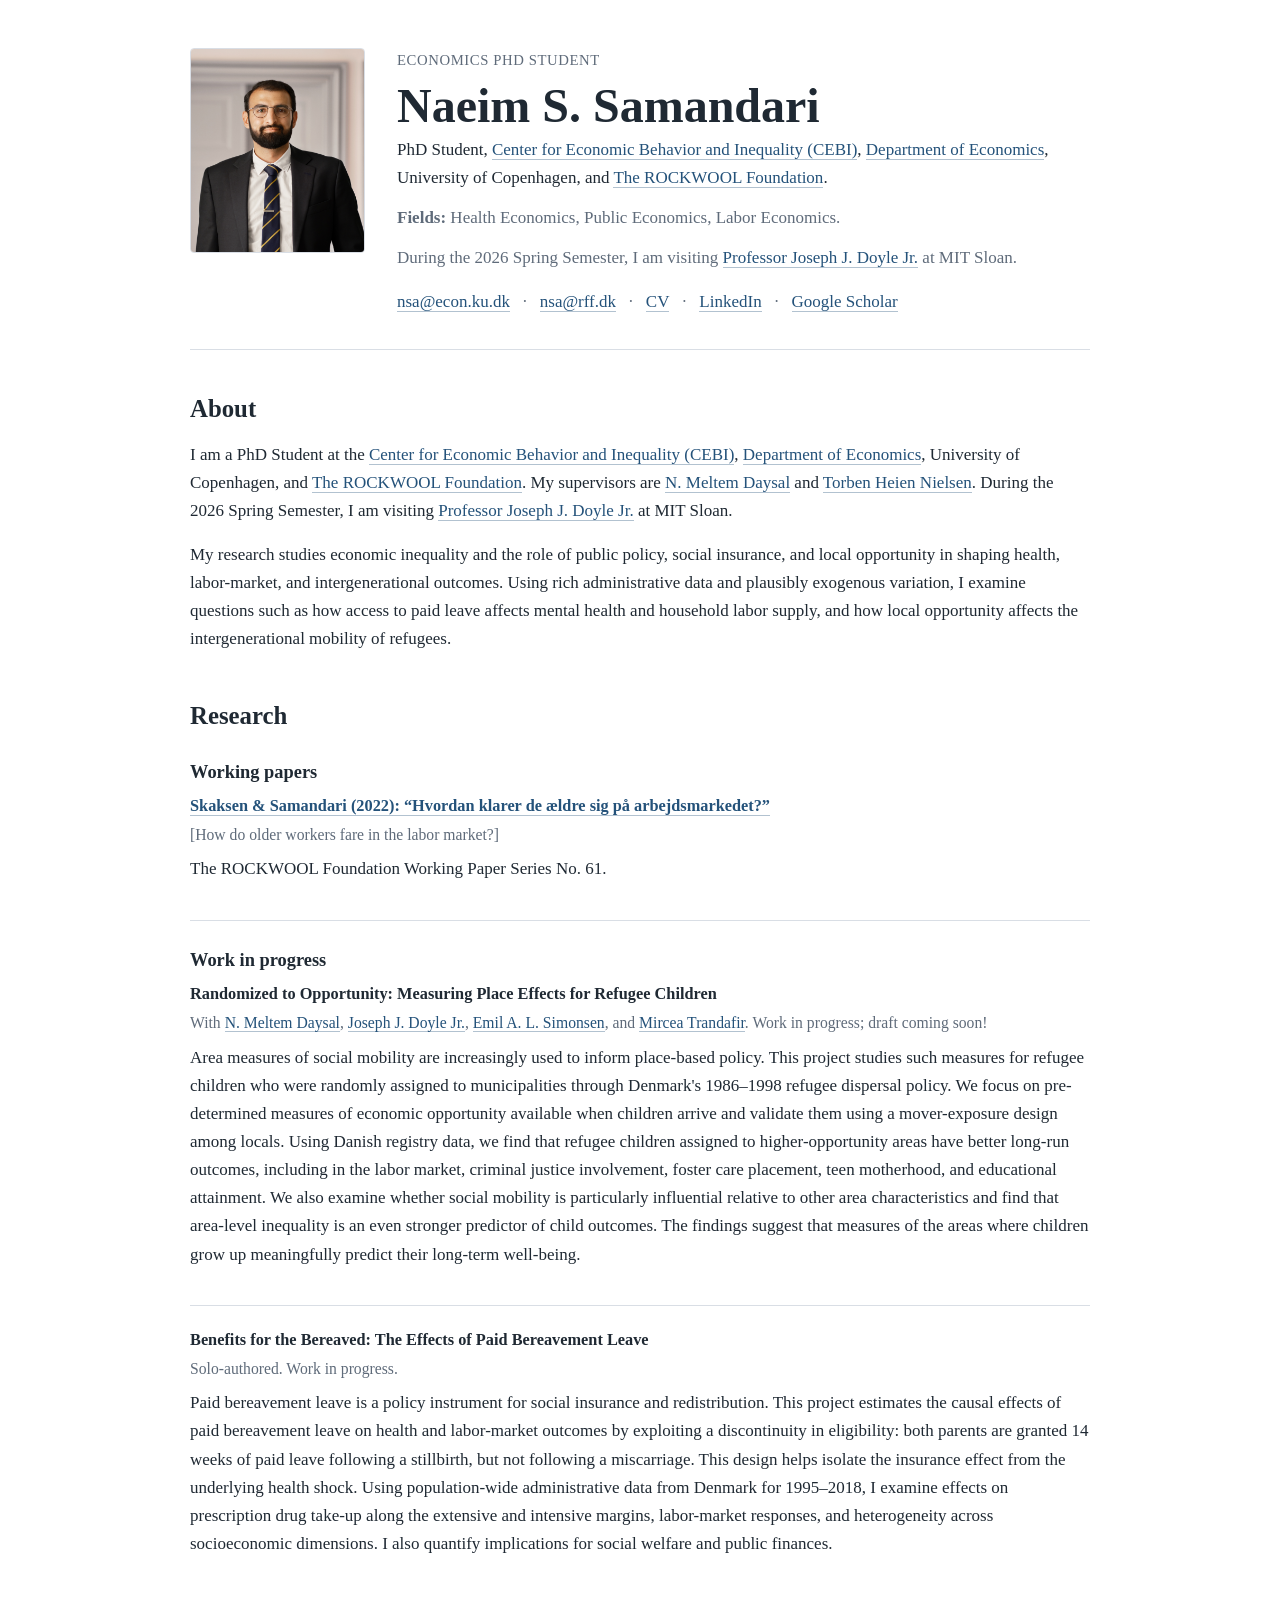
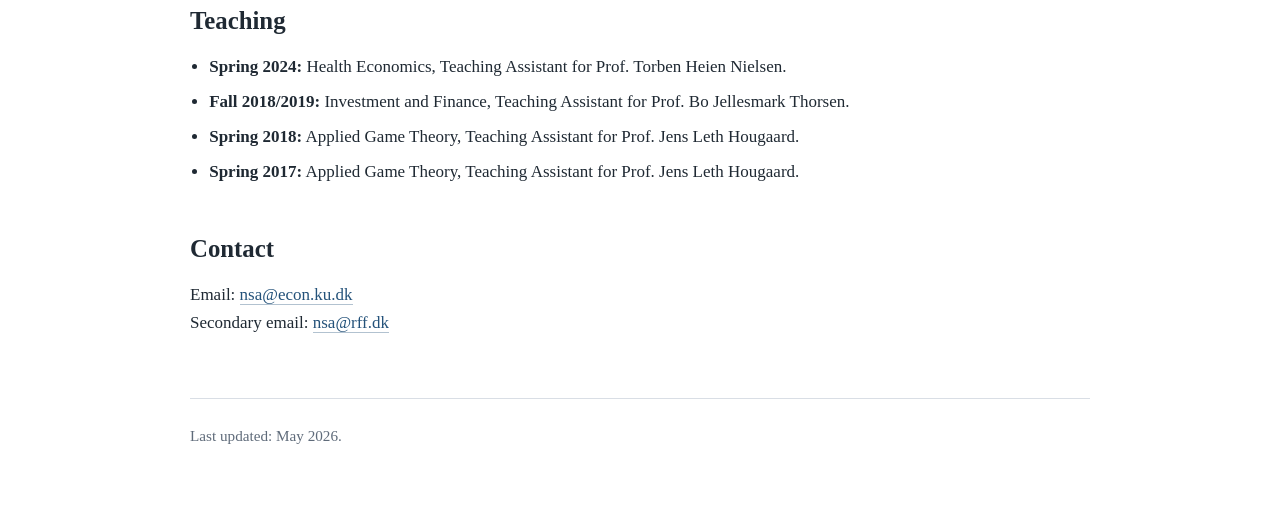
==== index.html @ af0911d5 "Update index.html WIP updated" ====
<!DOCTYPE html>
<html lang="en">
<head>
  <meta charset="utf-8">
  <meta name="viewport" content="width=device-width, initial-scale=1">
  <title>Naeim S. Samandari | Economics PhD Student</title>
  
  <meta name="description" content="Naeim S. Samandari is a PhD Student in Economics at the University of Copenhagen, CEBI, and The ROCKWOOL Foundation. His research is in health economics, public economics, labor economics, and applied microeconomics.">
  
  <meta name="author" content="Naeim S. Samandari">
  
  <link rel="canonical" href="https://naeimsamandari.github.io/">
  
  <meta property="og:title" content="Naeim S. Samandari | Economics PhD Student">
  <meta property="og:description" content="Academic website of Naeim S. Samandari, PhD Student in Economics at the University of Copenhagen, CEBI, and The ROCKWOOL Foundation.">
  <meta property="og:type" content="website">
  <meta property="og:url" content="https://naeimsamandari.github.io/">
  <meta property="og:image" content="https://naeimsamandari.github.io/profile.jpg">
  
  <meta name="twitter:card" content="summary">
  <meta name="twitter:title" content="Naeim S. Samandari | Economics PhD Student">
  <meta name="twitter:description" content="Academic website of Naeim S. Samandari, PhD Student in Economics at the University of Copenhagen, CEBI, and The ROCKWOOL Foundation.">
  <meta name="twitter:image" content="https://naeimsamandari.github.io/profile.jpg">
    <script type="application/ld+json">
    {
      "@context": "https://schema.org",
      "@type": "Person",
      "name": "Naeim S. Samandari",
      "url": "https://naeimsamandari.github.io/",
      "image": "https://naeimsamandari.github.io/profile.jpg",
      "jobTitle": "PhD Student",
      "affiliation": [
        {
          "@type": "Organization",
          "name": "Center for Economic Behavior and Inequality",
          "url": "https://www.econ.ku.dk/cebi/"
        },
        {
          "@type": "Organization",
          "name": "Department of Economics, University of Copenhagen",
          "url": "https://www.economics.ku.dk/"
        },
        {
          "@type": "Organization",
          "name": "The ROCKWOOL Foundation",
          "url": "https://en.rockwoolfonden.dk/employees/naeim-samandari/"
        }
      ],
      "alumniOf": {
        "@type": "CollegeOrUniversity",
        "name": "University of Copenhagen",
        "url": "https://www.ku.dk/"
      },
      "sameAs": [
        "https://www.linkedin.com/in/naeim-samandari",
        "https://scholar.google.com/citations?hl=da&user=SzlNi3gAAAAJ",
        "https://en.rockwoolfonden.dk/employees/naeim-samandari/"
      ],
      "knowsAbout": [
        "Health Economics",
        "Public Economics",
        "Labor Economics",
        "Applied Microeconomics"
      ]
    }
    </script>
  <link rel="stylesheet" href="styles.css">
</head>
<body>
  <a class="skip-link" href="#main">Skip to main content</a>

  <header class="site-header">
    <div class="header-content">
      <div class="profile-photo-wrapper">
        <img src="profile.jpg" alt="Portrait of Naeim S. Samandari" class="profile-photo">
      </div>

      <div class="header-text">
        <p class="eyebrow">Economics PhD Student</p>
        <h1>Naeim S. Samandari</h1>

      <p class="role">
        PhD Student,
        <a href="https://www.econ.ku.dk/cebi/">Center for Economic Behavior and Inequality (CEBI)</a>,
        <a href="https://www.economics.ku.dk/">Department of Economics</a>,
        University of Copenhagen, and
        <a href="https://en.rockwoolfonden.dk/employees/naeim-samandari/">The ROCKWOOL Foundation</a>.
      </p>

        <p class="fields">
          <strong>Fields:</strong> Health Economics, Public Economics, Labor Economics.
        </p>

        <p class="visit">
          During the 2026 Spring Semester, I am visiting
          <a href="https://mitsloan.mit.edu/faculty/directory/joseph-doyle">Professor Joseph J. Doyle Jr.</a>
          at MIT Sloan.
        </p>

        <ul class="link-list" aria-label="Contact and profile links">
          <li><a href="mailto:nsa@econ.ku.dk">nsa@econ.ku.dk</a></li>
          <li><a href="mailto:nsa@rff.dk">nsa@rff.dk</a></li>
          <li><a href="cv.pdf">CV</a></li>
          <li><a href="https://www.linkedin.com/in/naeim-samandari">LinkedIn</a></li>
          <li><a href="https://scholar.google.com/citations?hl=da&user=SzlNi3gAAAAJ">Google Scholar</a></li>
        </ul>
      </div>
    </div>
  </header>

  <main id="main" class="site-main">
    <section id="about" aria-labelledby="about-heading">
      <h2 id="about-heading">About</h2>
      <p>
        I am a PhD Student at the
        <a href="https://www.econ.ku.dk/cebi/">Center for Economic Behavior and Inequality (CEBI)</a>,
        <a href="https://www.economics.ku.dk/">Department of Economics</a>,
        University of Copenhagen, and
        <a href="https://en.rockwoolfonden.dk/employees/naeim-samandari/">The ROCKWOOL Foundation</a>.
        My supervisors are
        <a href="https://meltemdaysal.com/">N. Meltem Daysal</a>
        and
        <a href="https://nielsen-economist.com/">Torben Heien Nielsen</a>.
        During the 2026 Spring Semester, I am visiting
        <a href="https://mitsloan.mit.edu/faculty/directory/joseph-doyle">Professor Joseph J. Doyle Jr.</a>
        at MIT Sloan.
      </p>
      <p>
        My research studies economic inequality and the role of public policy, social
        insurance, and local opportunity in shaping health, labor-market, and
        intergenerational outcomes. Using rich administrative data and plausibly
        exogenous variation, I examine questions such as how access to paid leave
        affects mental health and household labor supply, and how local opportunity
        affects the intergenerational mobility of refugees.
      </p>
    </section>

    <section id="research" aria-labelledby="research-heading">
      <h2 id="research-heading">Research</h2>

      <h3>Working papers</h3>
        <article class="research-item">
          <h4>
            <a href="https://rockwoolfonden.dk/udgivelser/hvordan-klarer-de-aeldre-sig-paa-arbejdsmarkedet/">
              Skaksen &amp; Samandari (2022): “Hvordan klarer de ældre sig på arbejdsmarkedet?”
            </a>
          </h4>
          <p class="meta">[How do older workers fare in the labor market?]</p>
          <p>
            The ROCKWOOL Foundation Working Paper Series No. 61.
          </p>
        </article>

      <h3>Work in progress</h3>

      <article class="research-item">
        <h4>Randomized to Opportunity: Measuring Place Effects for Refugee Children</h4>
          <p class="meta">
            With
            <a href="https://meltemdaysal.com/">N. Meltem Daysal</a>,
            <a href="https://mitsloan.mit.edu/faculty/directory/joseph-doyle">Joseph J. Doyle Jr.</a>,
            <a href="https://emilalsimonsen.github.io/">Emil A. L. Simonsen</a>, 
            and 
            <a href="https://www.mirceatrandafir.com/">Mircea Trandafir</a>.
            Work in progress; draft coming soon!
          </p>
        <p>
          Area measures of social mobility are increasingly used to inform place-based policy.
          This project studies such measures for refugee children who were randomly assigned
          to municipalities through Denmark's 1986–1998 refugee dispersal policy. We focus on
          pre-determined measures of economic opportunity available when children arrive and
          validate them using a mover-exposure design among locals. Using Danish registry data,
          we find that refugee children assigned to higher-opportunity areas have better
          long-run outcomes, including in the labor market, criminal justice involvement,
          foster care placement, teen motherhood, and educational attainment. We also examine
          whether social mobility is particularly influential relative to other area
          characteristics and find that area-level inequality is an even stronger predictor
          of child outcomes. The findings suggest that measures of the areas where children
          grow up meaningfully predict their long-term well-being.
        </p>
      </article>

      <article class="research-item">
        <h4>Benefits for the Bereaved: The Effects of Paid Bereavement Leave</h4>
        <p class="meta">Solo-authored. Work in progress.</p>
        <p>
          Paid bereavement leave is a policy instrument for social insurance and redistribution.
          This project estimates the causal effects of paid bereavement leave on health and
          labor-market outcomes by exploiting a discontinuity in eligibility: both parents are
          granted 14 weeks of paid leave following a stillbirth, but not following a miscarriage.
          This design helps isolate the insurance effect from the underlying health shock.
          Using population-wide administrative data from Denmark for 1995–2018, I examine
          effects on prescription drug take-up along the extensive and intensive margins,
          labor-market responses, and heterogeneity across socioeconomic dimensions. I also
          quantify implications for social welfare and public finances.
        </p>
      </article>
    </section>

    <section id="teaching" aria-labelledby="teaching-heading">
      <h2 id="teaching-heading">Teaching</h2>
      <ul class="teaching-list">
        <li><strong>Spring 2024:</strong> Health Economics, Teaching Assistant for Prof. Torben Heien Nielsen.</li>
        <li><strong>Fall 2018/2019:</strong> Investment and Finance, Teaching Assistant for Prof. Bo Jellesmark Thorsen.</li>
        <li><strong>Spring 2018:</strong> Applied Game Theory, Teaching Assistant for Prof. Jens Leth Hougaard.</li>
        <li><strong>Spring 2017:</strong> Applied Game Theory, Teaching Assistant for Prof. Jens Leth Hougaard.</li>
      </ul>
    </section>

    <section id="contact" aria-labelledby="contact-heading">
      <h2 id="contact-heading">Contact</h2>
      <p>
        Email: <a href="mailto:nsa@econ.ku.dk">nsa@econ.ku.dk</a>
        <br>
        Secondary email: <a href="mailto:nsa@rff.dk">nsa@rff.dk</a>
      </p>
    </section>
  </main>

  <footer class="site-footer">
    <p>Last updated: May 2026.</p>
  </footer>
</body>
</html>
---- styles.css ----
/* Simple academic website for GitHub Pages.
   Maintain by editing this file and index.html only. */

:root {
  --text: #1f2933;
  --muted: #5f6b7a;
  --border: #d9dee5;
  --background: #ffffff;
  --link: #24527a;
  --link-hover: #153a59;
  --max-width: 900px;
}

* {
  box-sizing: border-box;
}

html {
  scroll-behavior: smooth;
}

body {
  margin: 0;
  font-family: Georgia, "Times New Roman", Times, serif;
  font-size: 17px;
  line-height: 1.65;
  color: var(--text);
  background: var(--background);
}

a {
  color: var(--link);
  text-decoration: none;
  border-bottom: 1px solid rgba(36, 82, 122, 0.35);
}

a:hover,
a:focus {
  color: var(--link-hover);
  border-bottom-color: var(--link-hover);
}

.skip-link {
  position: absolute;
  left: -999px;
  top: 1rem;
  padding: 0.5rem 0.75rem;
  background: var(--background);
  border: 1px solid var(--border);
  z-index: 10;
}

.skip-link:focus {
  left: 1rem;
}

.site-header,
.site-main,
.site-footer {
  width: min(100% - 2rem, var(--max-width));
  margin: 0 auto;
}

.site-header {
  padding: 3rem 0 2rem;
  border-bottom: 1px solid var(--border);
}

.header-content {
  display: grid;
  grid-template-columns: 175px 1fr;
  gap: 2rem;
  align-items: start;
}

.profile-photo-wrapper {
  width: 175px;
}

.profile-photo {
  width: 175px;
  height: 205px;
  object-fit: cover;
  object-position: center 18%;
  border-radius: 4px;
  border: 1px solid var(--border);
  display: block;
}

.eyebrow {
  margin: 0 0 0.25rem;
  font-size: 0.92rem;
  letter-spacing: 0.04em;
  text-transform: uppercase;
  color: var(--muted);
}

h1,
h2,
h3,
h4 {
  line-height: 1.25;
  color: var(--text);
}

h1 {
  margin: 0;
  font-size: clamp(2rem, 5vw, 3rem);
  font-weight: 600;
}

h2 {
  margin: 0 0 1rem;
  padding-top: 0.25rem;
  font-size: 1.55rem;
  font-weight: 600;
}

h3 {
  margin: 1.8rem 0 0.75rem;
  font-size: 1.15rem;
  font-weight: 600;
}

h4 {
  margin: 0 0 0.35rem;
  font-size: 1.02rem;
  font-weight: 600;
}

p {
  margin: 0 0 1rem;
}

.role,
.fields,
.visit {
  margin-bottom: 0.75rem;
}

.fields,
.visit,
.meta,
.placeholder {
  color: var(--muted);
}

.link-list {
  display: flex;
  flex-wrap: wrap;
  gap: 0.45rem 0.8rem;
  margin: 1rem 0 0;
  padding: 0;
  list-style: none;
}

.link-list li {
  margin: 0;
}

.link-list li:not(:last-child)::after {
  content: "·";
  margin-left: 0.8rem;
  color: var(--muted);
}

.site-main {
  padding: 2.5rem 0 1rem;
}

section {
  margin-bottom: 2.75rem;
}

.research-item {
  margin-bottom: 1.5rem;
  padding-bottom: 1.25rem;
  border-bottom: 1px solid var(--border);
}

.research-item:last-child {
  border-bottom: none;
  padding-bottom: 0;
}

.meta {
  margin-bottom: 0.5rem;
  font-size: 0.98rem;
}

.teaching-list {
  margin: 0;
  padding-left: 1.2rem;
}

.teaching-list li {
  margin-bottom: 0.45rem;
}

.site-footer {
  padding: 1.5rem 0 3rem;
  border-top: 1px solid var(--border);
  color: var(--muted);
  font-size: 0.95rem;
}

@media (max-width: 700px) {
  body {
    font-size: 16px;
  }

  .site-header {
    padding-top: 2rem;
  }

  .header-content {
    grid-template-columns: 1fr;
    gap: 1rem;
  }

  .profile-photo-wrapper,
  .profile-photo {
    width: 130px;
  }

  .profile-photo {
    height: 155px;
    object-position: center 18%;
  }

  .link-list {
    display: block;
  }

  .link-list li {
    margin-bottom: 0.35rem;
  }

  .link-list li:not(:last-child)::after {
    content: "";
    margin: 0;
  }
}
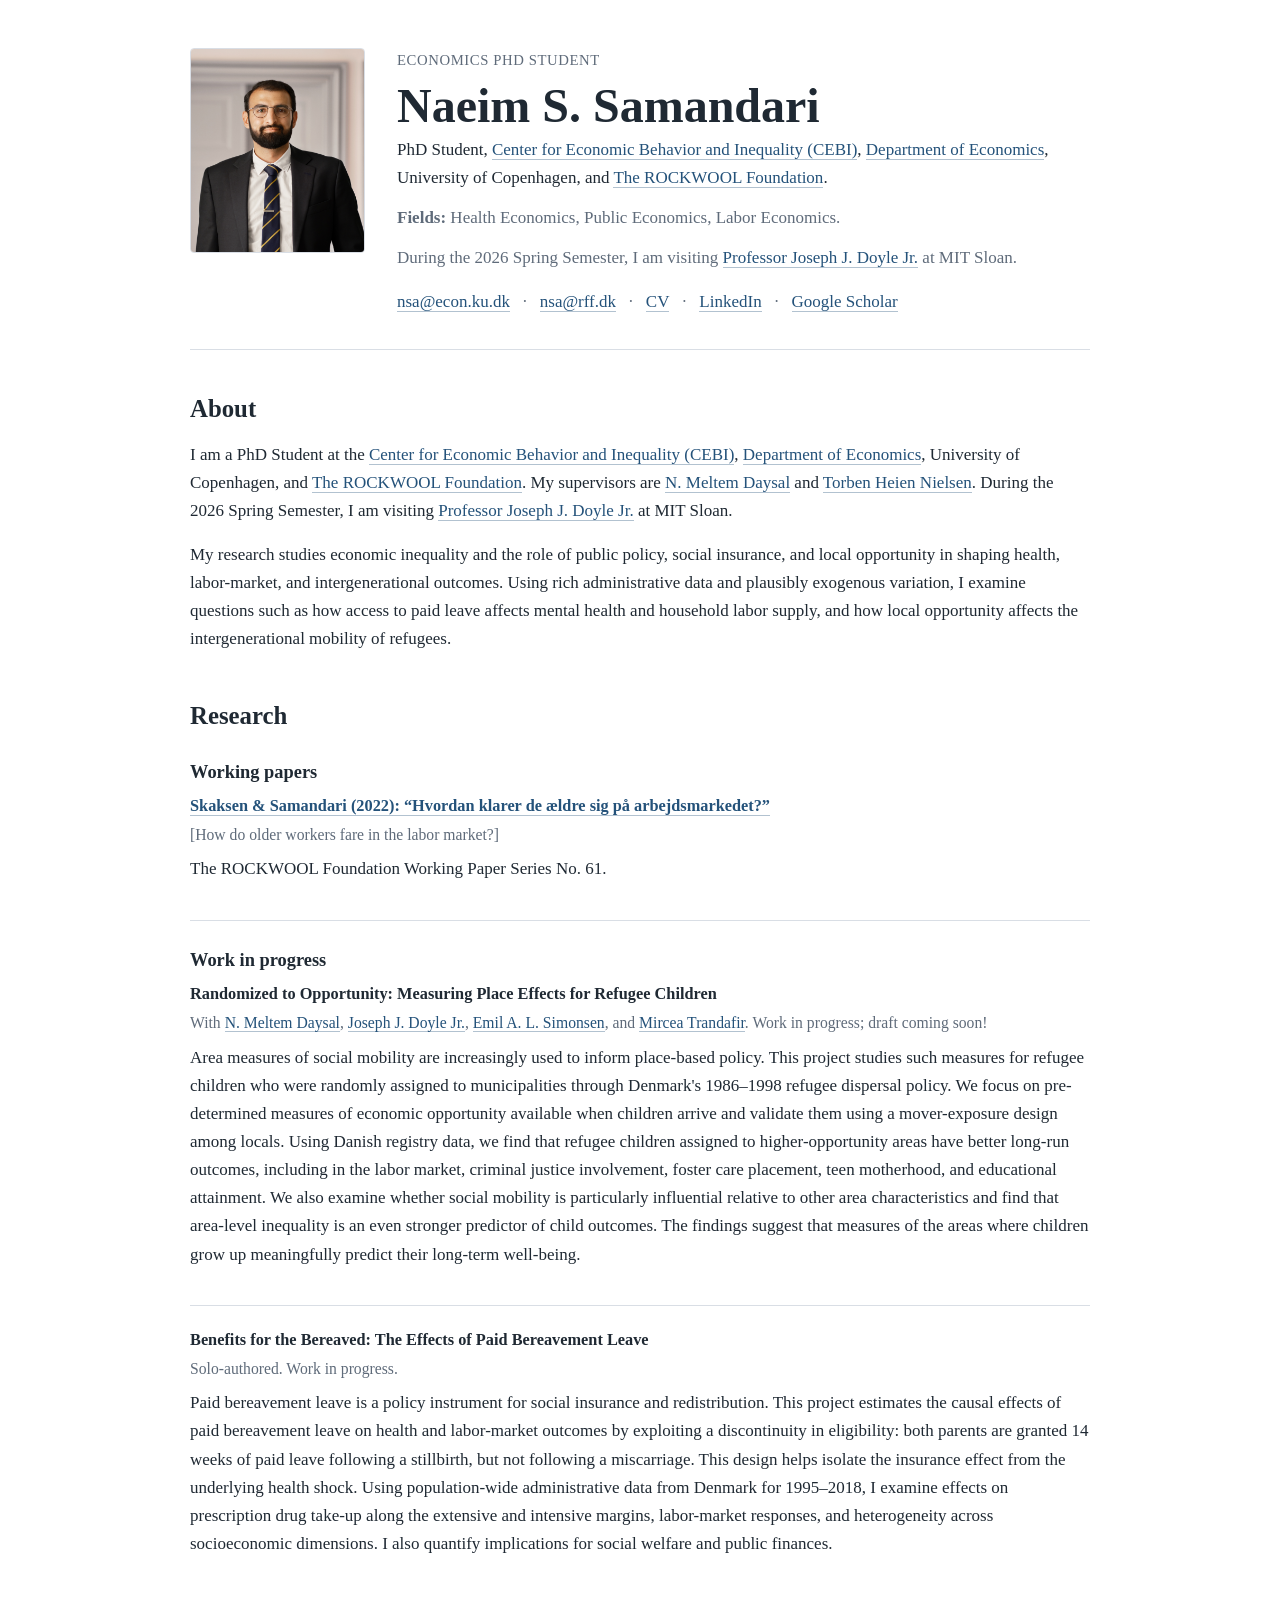
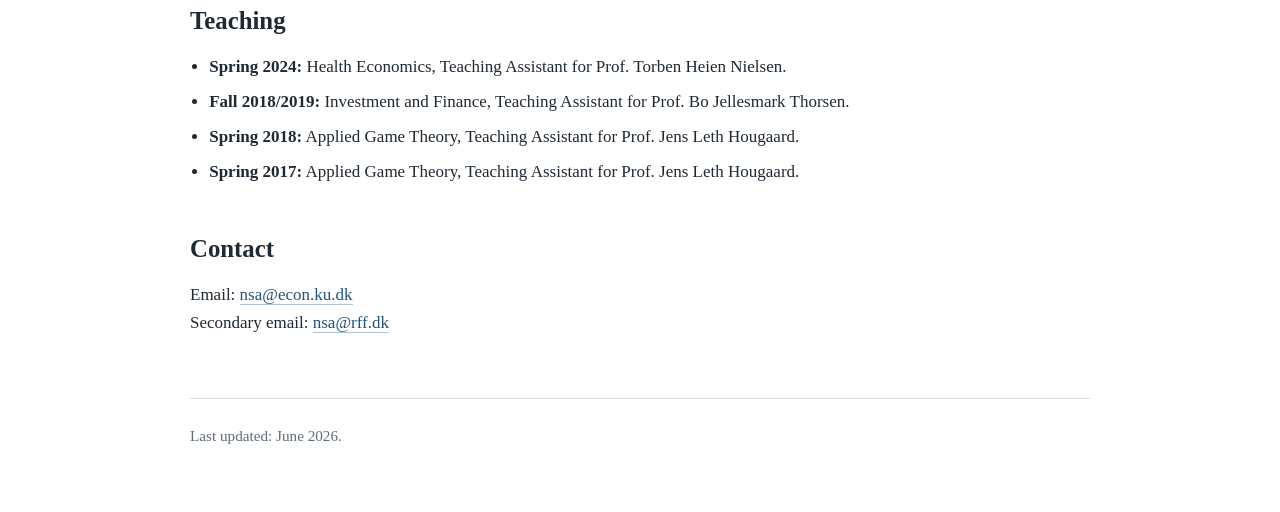
==== commit c9eccedb: "Update index.html Date" ====
--- a/index.html
+++ b/index.html
@@ -2,6 +2,7 @@
 <html lang="en">
 <head>
   <meta charset="utf-8">
+  <meta name="google-site-verification" content="qZwAaEVYOdp1D81khWOOO4zbYm9DKn77pvnOGgLeCqA">
   <meta name="viewport" content="width=device-width, initial-scale=1">
   <title>Naeim S. Samandari | Economics PhD Student</title>
   
@@ -218,7 +219,7 @@
   </main>
 
   <footer class="site-footer">
-    <p>Last updated: May 2026.</p>
+    <p>Last updated: June 2026.</p>
   </footer>
 </body>
 </html>
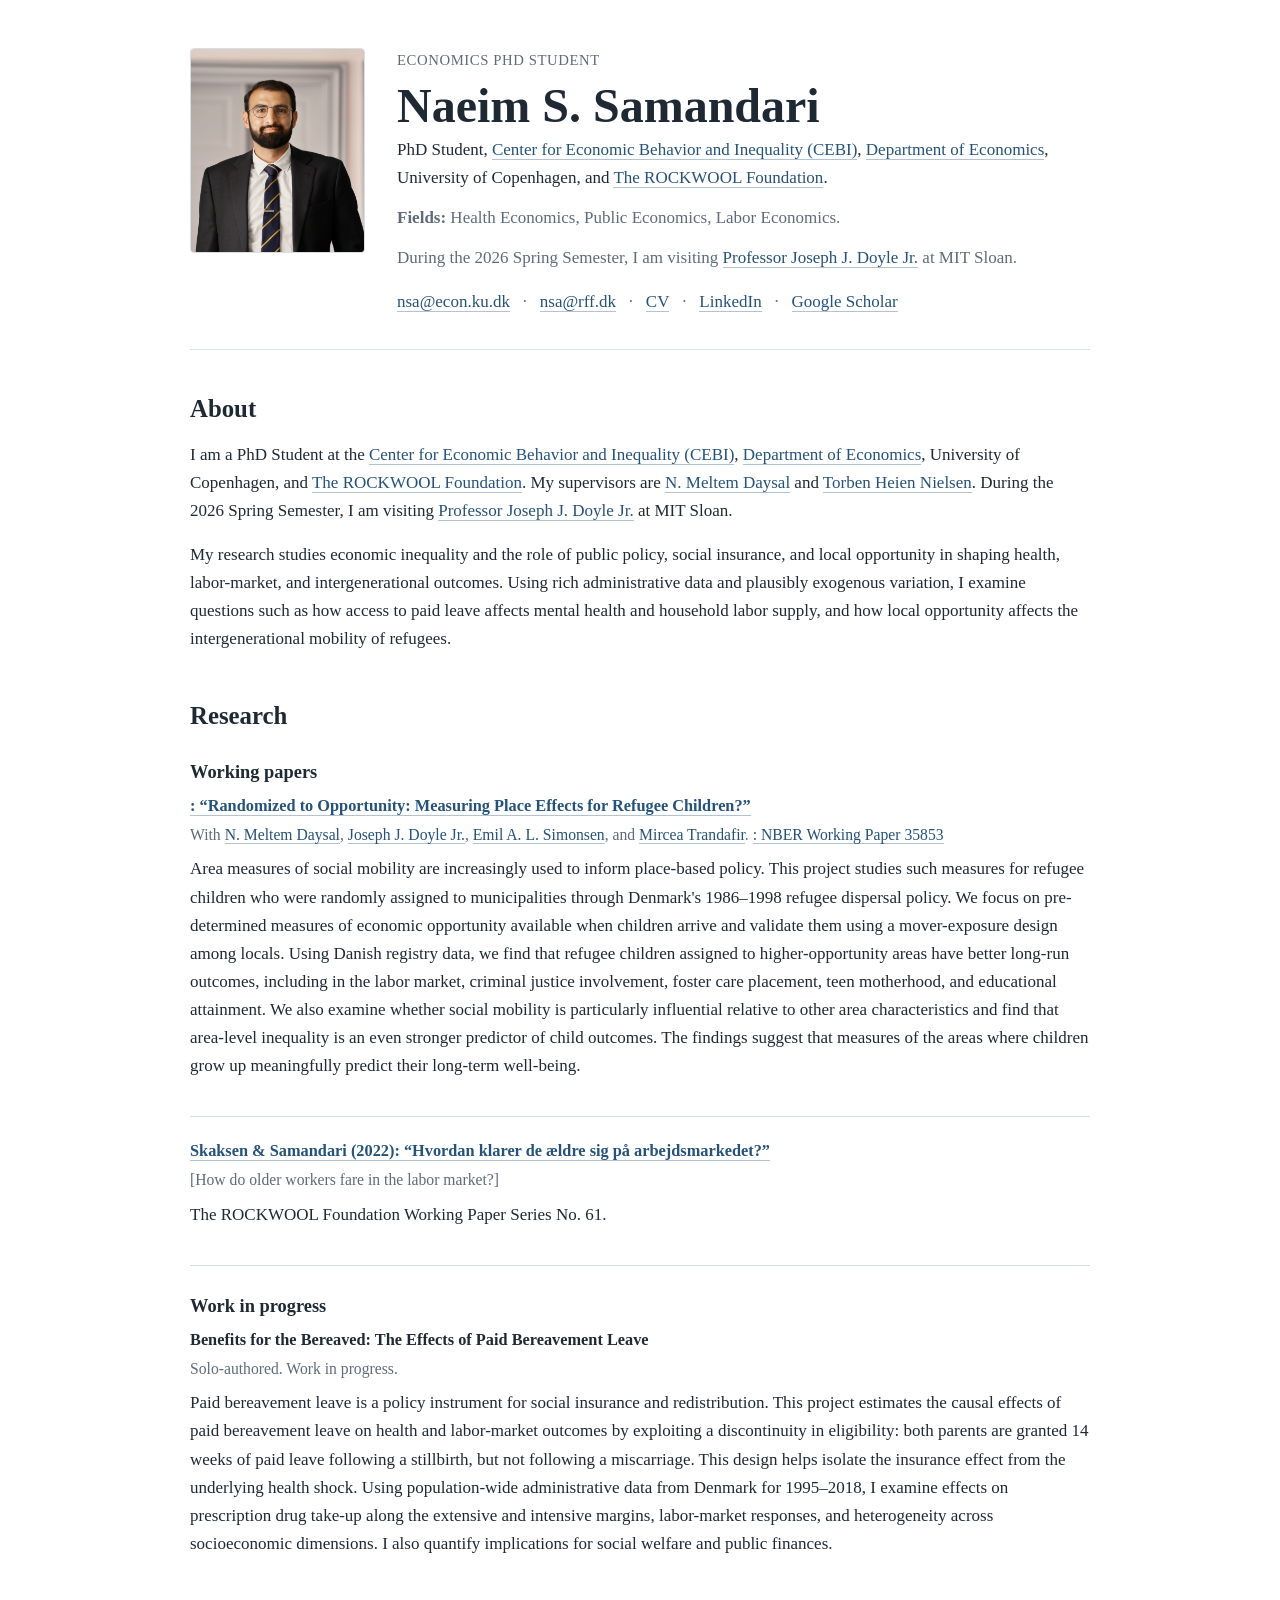
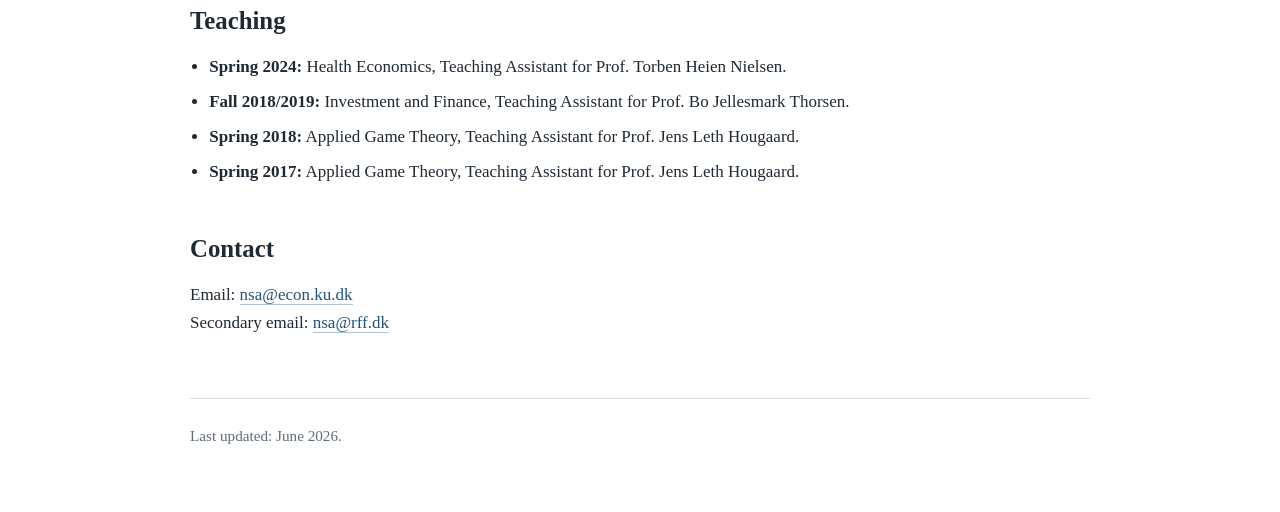
==== commit 1956f211: "Update index.html Updated RTO with link to NBER" ====
--- a/index.html
+++ b/index.html
@@ -140,22 +140,14 @@
       <h2 id="research-heading">Research</h2>
 
       <h3>Working papers</h3>
+
         <article class="research-item">
-          <h4>
-            <a href="https://rockwoolfonden.dk/udgivelser/hvordan-klarer-de-aeldre-sig-paa-arbejdsmarkedet/">
-              Skaksen &amp; Samandari (2022): “Hvordan klarer de ældre sig på arbejdsmarkedet?”
-            </a>
-          </h4>
-          <p class="meta">[How do older workers fare in the labor market?]</p>
-          <p>
-            The ROCKWOOL Foundation Working Paper Series No. 61.
-          </p>
-        </article>
-
-      <h3>Work in progress</h3>
-
-      <article class="research-item">
-        <h4>Randomized to Opportunity: Measuring Place Effects for Refugee Children</h4>
+        <h4>
+           <a href="https://www.nber.org/papers/w35853">: “Randomized to Opportunity: Measuring Place Effects for Refugee Children?”
+          </a>
+          
+        
+        </h4>
           <p class="meta">
             With
             <a href="https://meltemdaysal.com/">N. Meltem Daysal</a>,
@@ -163,7 +155,8 @@
             <a href="https://emilalsimonsen.github.io/">Emil A. L. Simonsen</a>, 
             and 
             <a href="https://www.mirceatrandafir.com/">Mircea Trandafir</a>.
-            Work in progress; draft coming soon!
+            <a href="https://www.nber.org/papers/w35853">: NBER Working Paper 35853
+          </a>
           </p>
         <p>
           Area measures of social mobility are increasingly used to inform place-based policy.
@@ -179,7 +172,21 @@
           of child outcomes. The findings suggest that measures of the areas where children
           grow up meaningfully predict their long-term well-being.
         </p>
-      </article>
+        </article>
+        
+        <article class="research-item">
+        <h4>
+          <a href="https://rockwoolfonden.dk/udgivelser/hvordan-klarer-de-aeldre-sig-paa-arbejdsmarkedet/">
+            Skaksen &amp; Samandari (2022): “Hvordan klarer de ældre sig på arbejdsmarkedet?”
+          </a>
+        </h4>
+        <p class="meta">[How do older workers fare in the labor market?]</p>
+        <p>
+          The ROCKWOOL Foundation Working Paper Series No. 61.
+        </p>
+        </article>
+
+      <h3>Work in progress</h3>
 
       <article class="research-item">
         <h4>Benefits for the Bereaved: The Effects of Paid Bereavement Leave</h4>
--- a/styles.css
+++ b/styles.css
@@ -207,37 +207,70 @@
 @media (max-width: 700px) {
   body {
     font-size: 16px;
+    line-height: 1.6;
   }
 
   .site-header {
-    padding-top: 2rem;
+    padding: 1.5rem 0 1.6rem;
   }
 
   .header-content {
     grid-template-columns: 1fr;
-    gap: 1rem;
-  }
-
-  .profile-photo-wrapper,
+    gap: 0.85rem;
+    justify-items: center;
+    text-align: center;
+  }
+
+  .profile-photo-wrapper {
+     width: 130px;
+     margin: 0 auto;
+  }
+
   .profile-photo {
     width: 130px;
-  }
-
-  .profile-photo {
     height: 155px;
     object-position: center 18%;
   }
 
+  .eyebrow {
+    display: none;
+  }
+
+  h1 {
+    font-size: 2.1rem;
+    line-height: 1.08;
+    margin-top: 0.35rem;
+    margin-bottom: 0.75rem;
+  }
+
+  .role,
+  .fields,
+  .visit {
+    margin-bottom: 0.65rem;
+  }
+
   .link-list {
-    display: block;
+    justify-content: center;
+    gap: 0.25rem 0.65rem;
+    margin-top: 0.85rem;
+     text-align: center;
   }
 
   .link-list li {
-    margin-bottom: 0.35rem;
+    margin: 0;
   }
 
   .link-list li:not(:last-child)::after {
-    content: "";
-    margin: 0;
-  }
-}
+    content: "·";
+    margin-left: 0.65rem;
+    color: var(--muted);
+  }
+
+  .site-main {
+    padding-top: 2rem;
+  }
+
+  section {
+    margin-bottom: 2.4rem;
+  }
+}
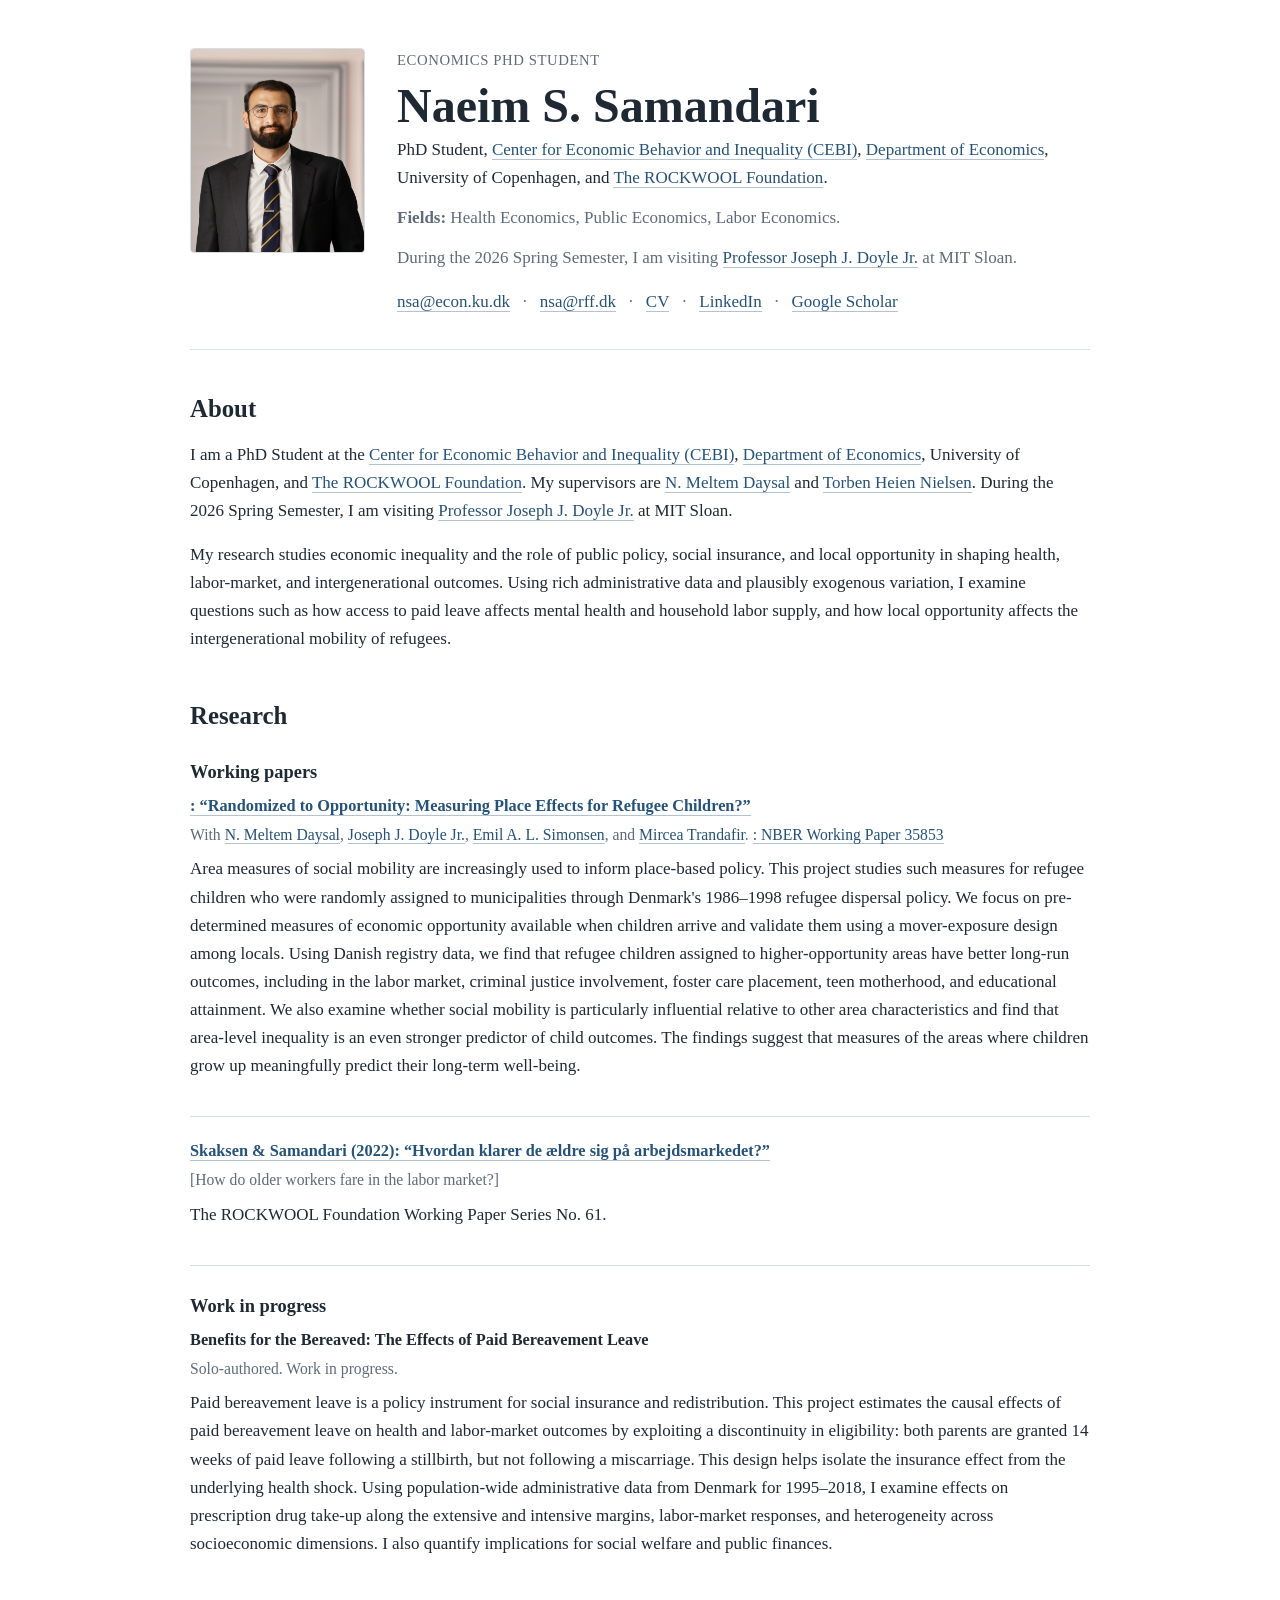
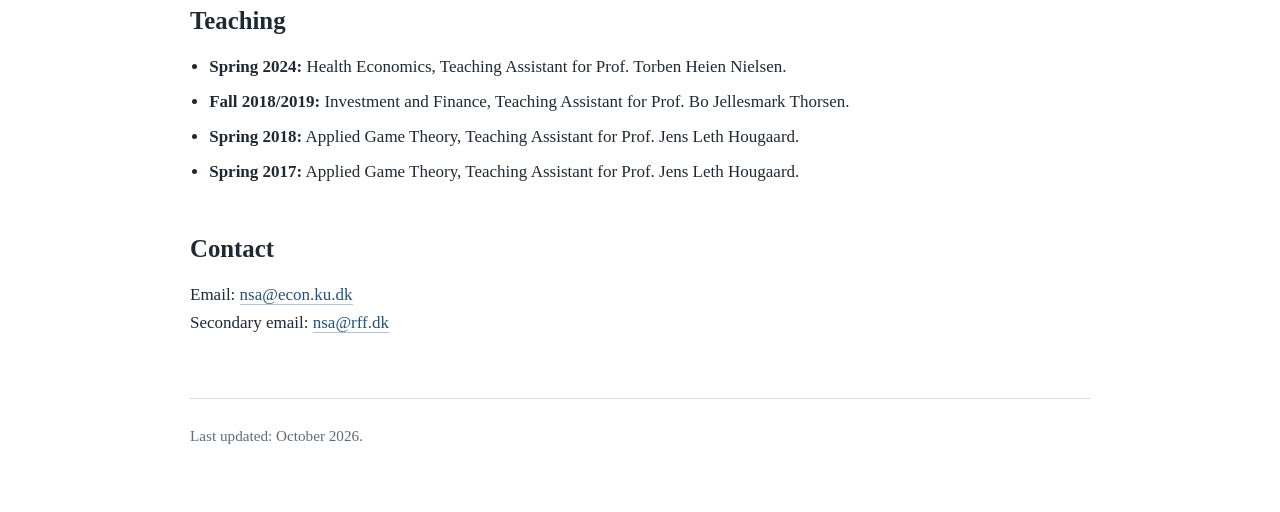
==== commit c9d417b8: "Update index.html Footer updated with Last Updated" ====
--- a/index.html
+++ b/index.html
@@ -226,7 +226,7 @@
   </main>
 
   <footer class="site-footer">
-    <p>Last updated: June 2026.</p>
+    <p>Last updated: October 2026.</p>
   </footer>
 </body>
 </html>
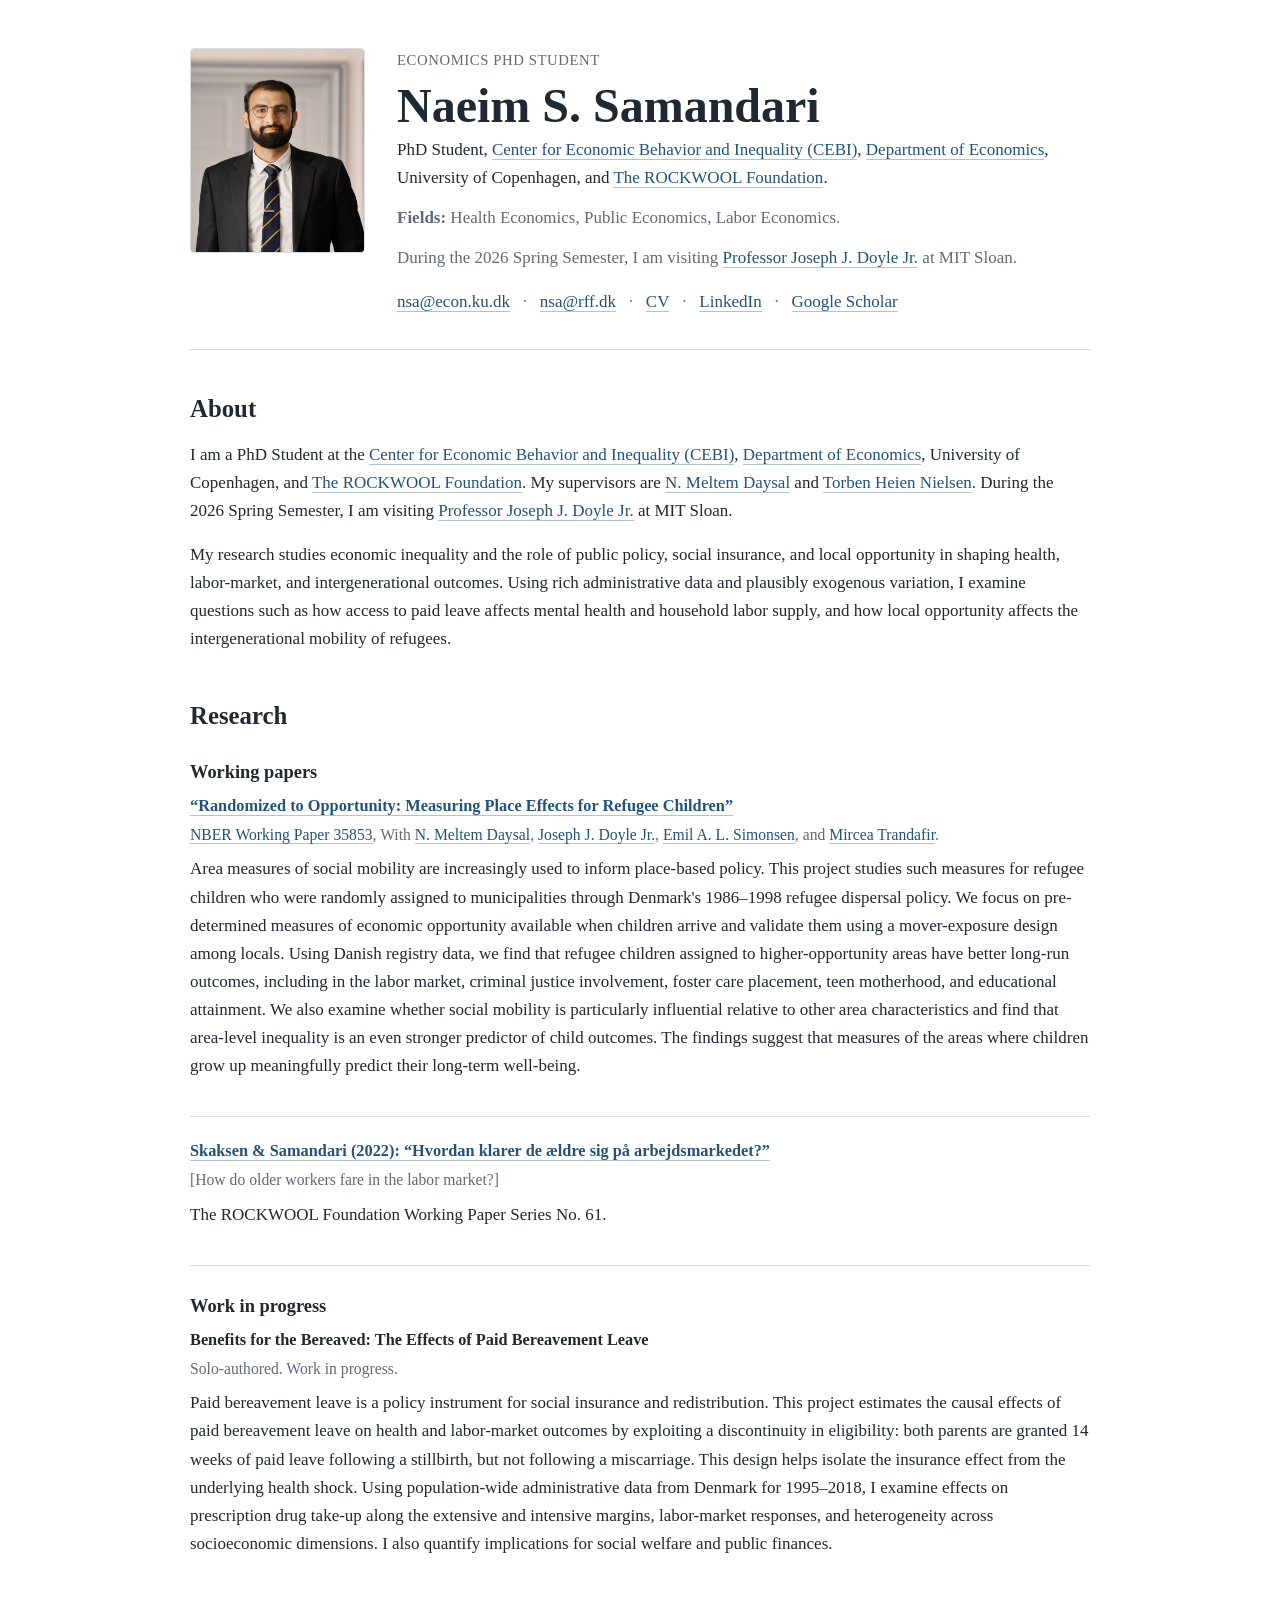
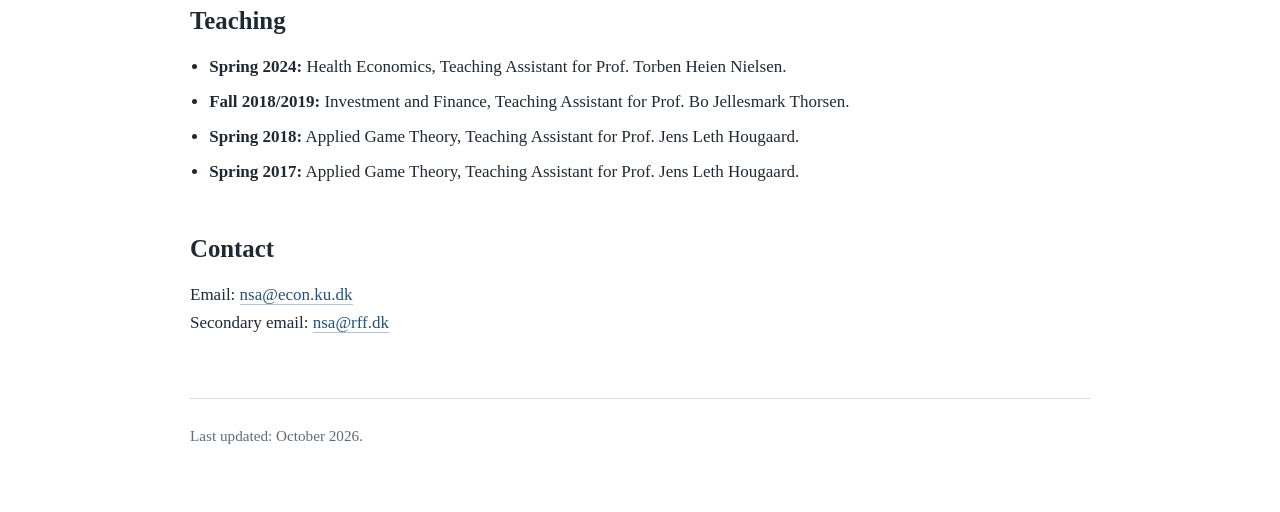
==== commit 40d8af0c: "Update index.html RTO link fix" ====
--- a/index.html
+++ b/index.html
@@ -143,19 +143,18 @@
 
         <article class="research-item">
         <h4>
-           <a href="https://www.nber.org/papers/w35853">: “Randomized to Opportunity: Measuring Place Effects for Refugee Children?”
+           <a href="https://www.nber.org/papers/w35853">“Randomized to Opportunity: Measuring Place Effects for Refugee Children”
           </a>
-          
-        
         </h4>
           <p class="meta">
+            <a href="https://www.nber.org/papers/w35853">NBER Working Paper 35853</a>, 
             With
             <a href="https://meltemdaysal.com/">N. Meltem Daysal</a>,
             <a href="https://mitsloan.mit.edu/faculty/directory/joseph-doyle">Joseph J. Doyle Jr.</a>,
             <a href="https://emilalsimonsen.github.io/">Emil A. L. Simonsen</a>, 
             and 
             <a href="https://www.mirceatrandafir.com/">Mircea Trandafir</a>.
-            <a href="https://www.nber.org/papers/w35853">: NBER Working Paper 35853
+            
           </a>
           </p>
         <p>
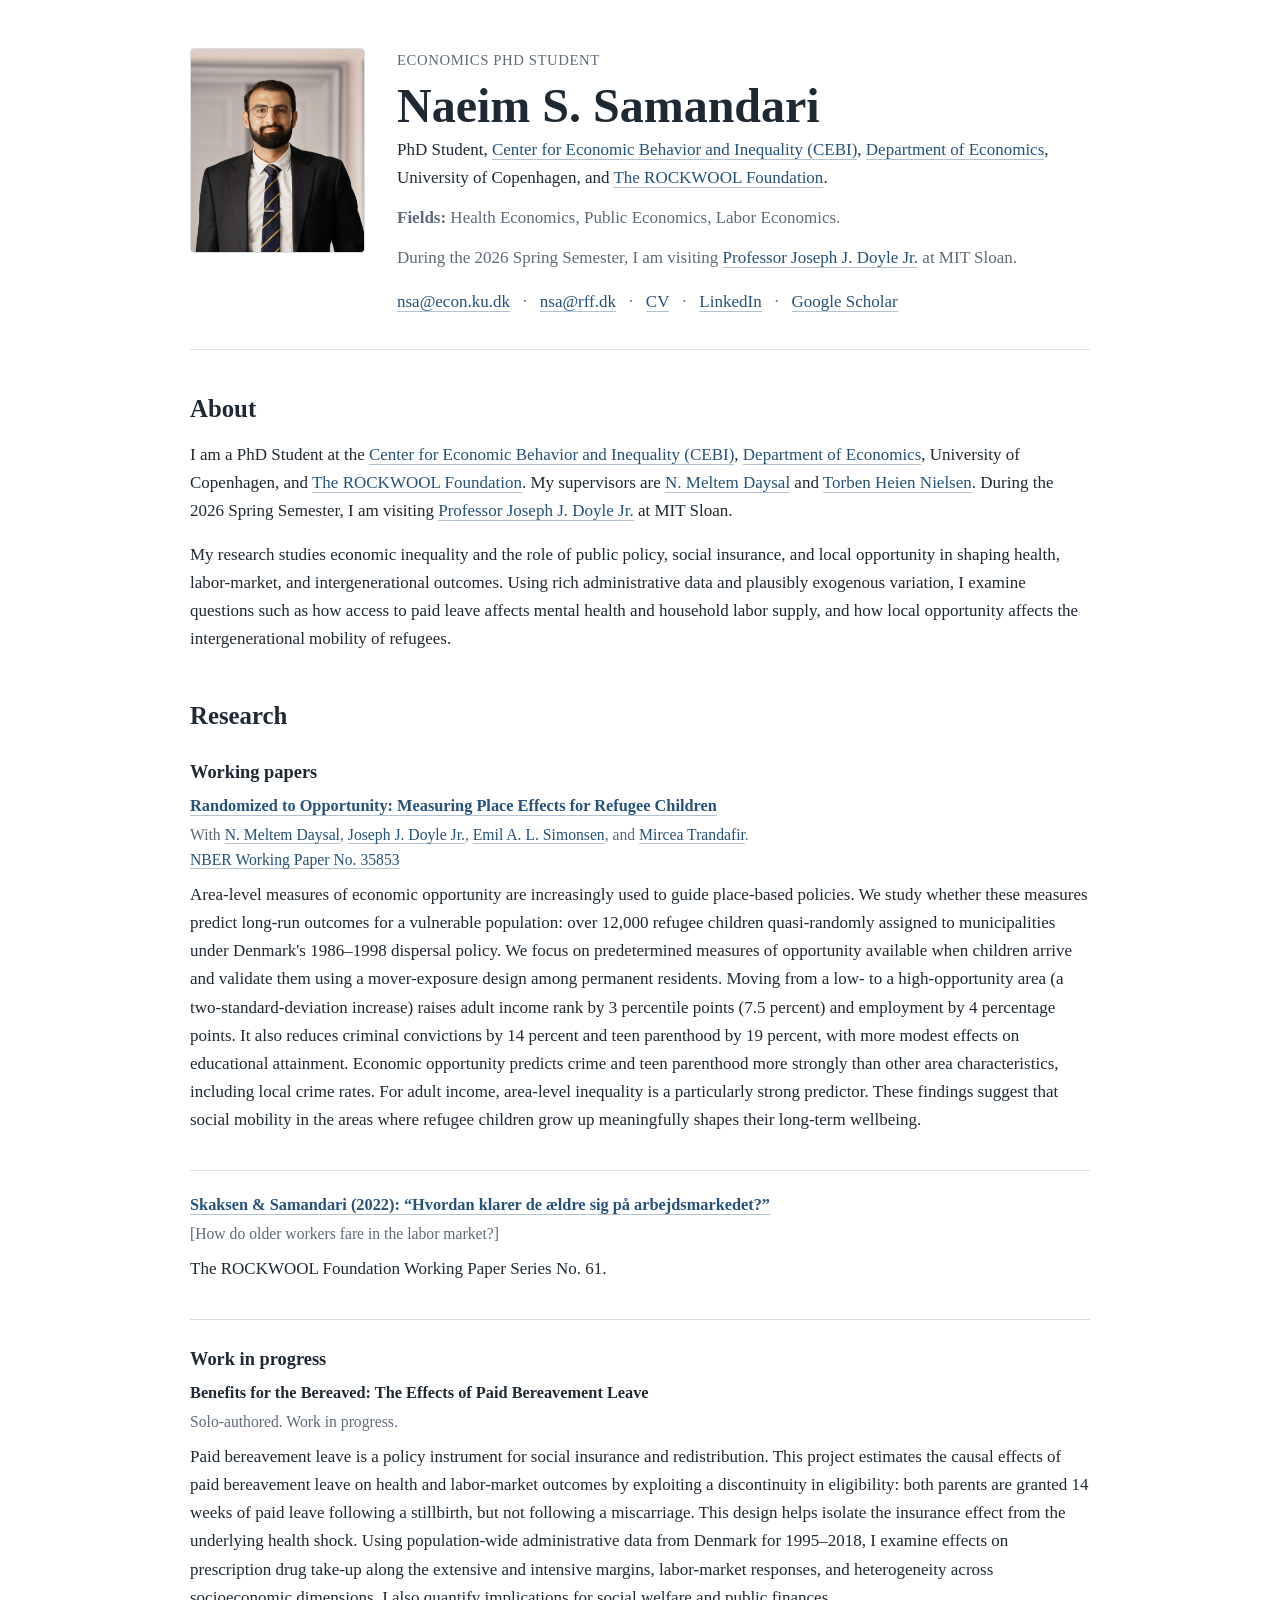
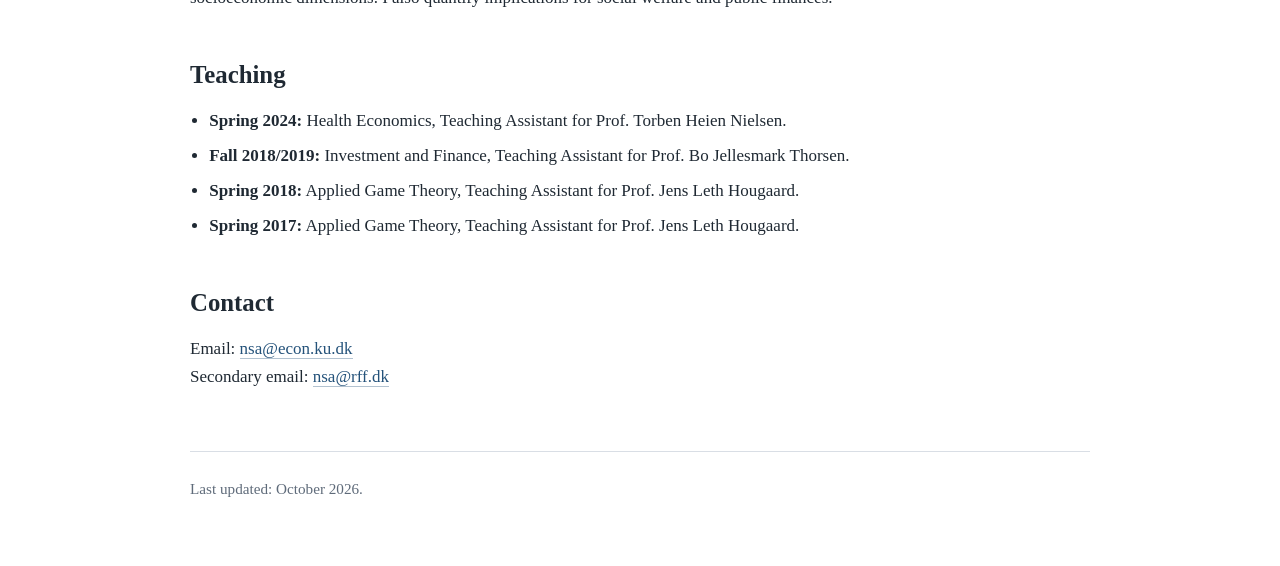
==== commit 346fceec: "Update index.html RTO update" ====
--- a/index.html
+++ b/index.html
@@ -142,35 +142,33 @@
       <h3>Working papers</h3>
 
         <article class="research-item">
-        <h4>
-           <a href="https://www.nber.org/papers/w35853">“Randomized to Opportunity: Measuring Place Effects for Refugee Children”
-          </a>
-        </h4>
+          <h4>
+            <a href="https://www.nber.org/papers/w35853">
+              Randomized to Opportunity: Measuring Place Effects for Refugee Children
+            </a>
+          </h4>
+          
           <p class="meta">
-            <a href="https://www.nber.org/papers/w35853">NBER Working Paper 35853</a>, 
             With
             <a href="https://meltemdaysal.com/">N. Meltem Daysal</a>,
             <a href="https://mitsloan.mit.edu/faculty/directory/joseph-doyle">Joseph J. Doyle Jr.</a>,
-            <a href="https://emilalsimonsen.github.io/">Emil A. L. Simonsen</a>, 
-            and 
+            <a href="https://emilalsimonsen.github.io/">Emil A. L. Simonsen</a>,
+            and
             <a href="https://www.mirceatrandafir.com/">Mircea Trandafir</a>.
-            
-          </a>
+            <br>
+            <a href="https://www.nber.org/papers/w35853">
+              NBER Working Paper No. 35853
+            </a>
           </p>
-        <p>
-          Area measures of social mobility are increasingly used to inform place-based policy.
-          This project studies such measures for refugee children who were randomly assigned
-          to municipalities through Denmark's 1986–1998 refugee dispersal policy. We focus on
-          pre-determined measures of economic opportunity available when children arrive and
-          validate them using a mover-exposure design among locals. Using Danish registry data,
-          we find that refugee children assigned to higher-opportunity areas have better
-          long-run outcomes, including in the labor market, criminal justice involvement,
-          foster care placement, teen motherhood, and educational attainment. We also examine
-          whether social mobility is particularly influential relative to other area
-          characteristics and find that area-level inequality is an even stronger predictor
-          of child outcomes. The findings suggest that measures of the areas where children
-          grow up meaningfully predict their long-term well-being.
-        </p>
+          
+          <p>
+            Area-level measures of economic opportunity are increasingly used to guide place-based policies. 
+            We study whether these measures predict long-run outcomes for a vulnerable population: over 12,000 refugee children quasi-randomly assigned to municipalities under Denmark's 1986–1998 dispersal policy.
+            We focus on predetermined measures of opportunity available when children arrive and validate them using a mover-exposure design among permanent residents. Moving from a low- to a high-opportunity area (a two-standard-deviation increase) raises adult income rank by 3 percentile points (7.5 percent) and employment by 4 percentage points.
+            It also reduces criminal convictions by 14 percent and teen parenthood by 19 percent, with more modest effects on educational attainment. Economic opportunity predicts crime and teen parenthood more strongly than other area characteristics, including local crime rates.
+            For adult income, area-level inequality is a particularly strong predictor.
+            These findings suggest that social mobility in the areas where refugee children grow up meaningfully shapes their long-term wellbeing.
+          </p>
         </article>
         
         <article class="research-item">
